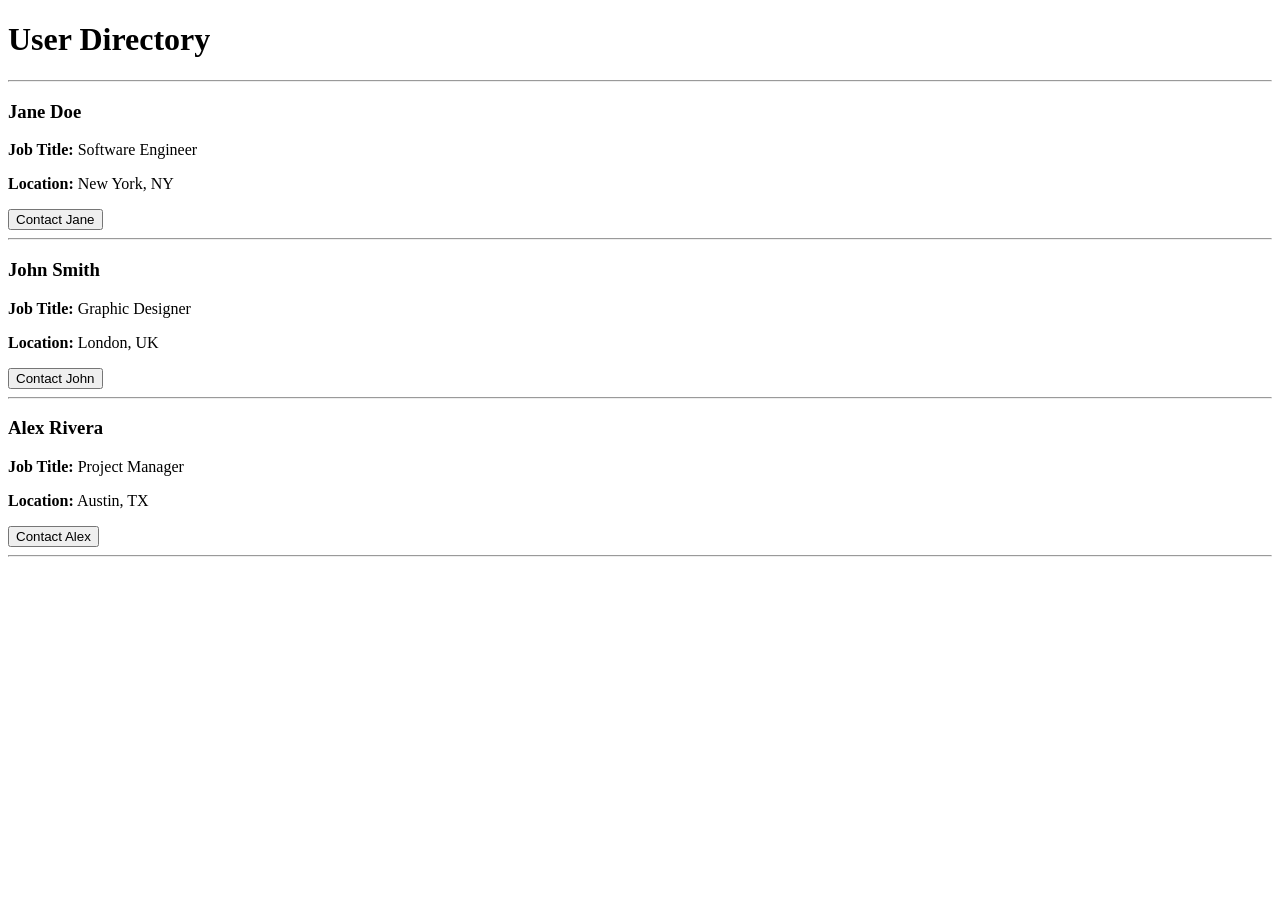
==== HTML/index.html @ 3bb52644 "my first html page" ====
<!DOCTYPE html>
<html>

<head>
    <title>User Directory</title>
</head>

<body>

    <h1>User Directory</h1>

    <div>
        <hr>
        <h3>Jane Doe</h3>
        <p><strong>Job Title:</strong> Software Engineer</p>
        <p><strong>Location:</strong> New York, NY</p>
        <form action="mailto:jane@example.com">
            <button type="submit">Contact Jane</button>
        </form>
    </div>

    <div>
        <hr>
        <h3>John Smith</h3>
        <p><strong>Job Title:</strong> Graphic Designer</p>
        <p><strong>Location:</strong> London, UK</p>
        <form action="mailto:john@example.com">
            <button type="submit">Contact John</button>
        </form>
    </div>

    <div>
        <hr>
        <h3>Alex Rivera</h3>
        <p><strong>Job Title:</strong> Project Manager</p>
        <p><strong>Location:</strong> Austin, TX</p>
        <form action="mailto:alex@example.com">
            <button type="submit">Contact Alex</button>
        </form>
        <hr>
    </div>

</body>

</html>
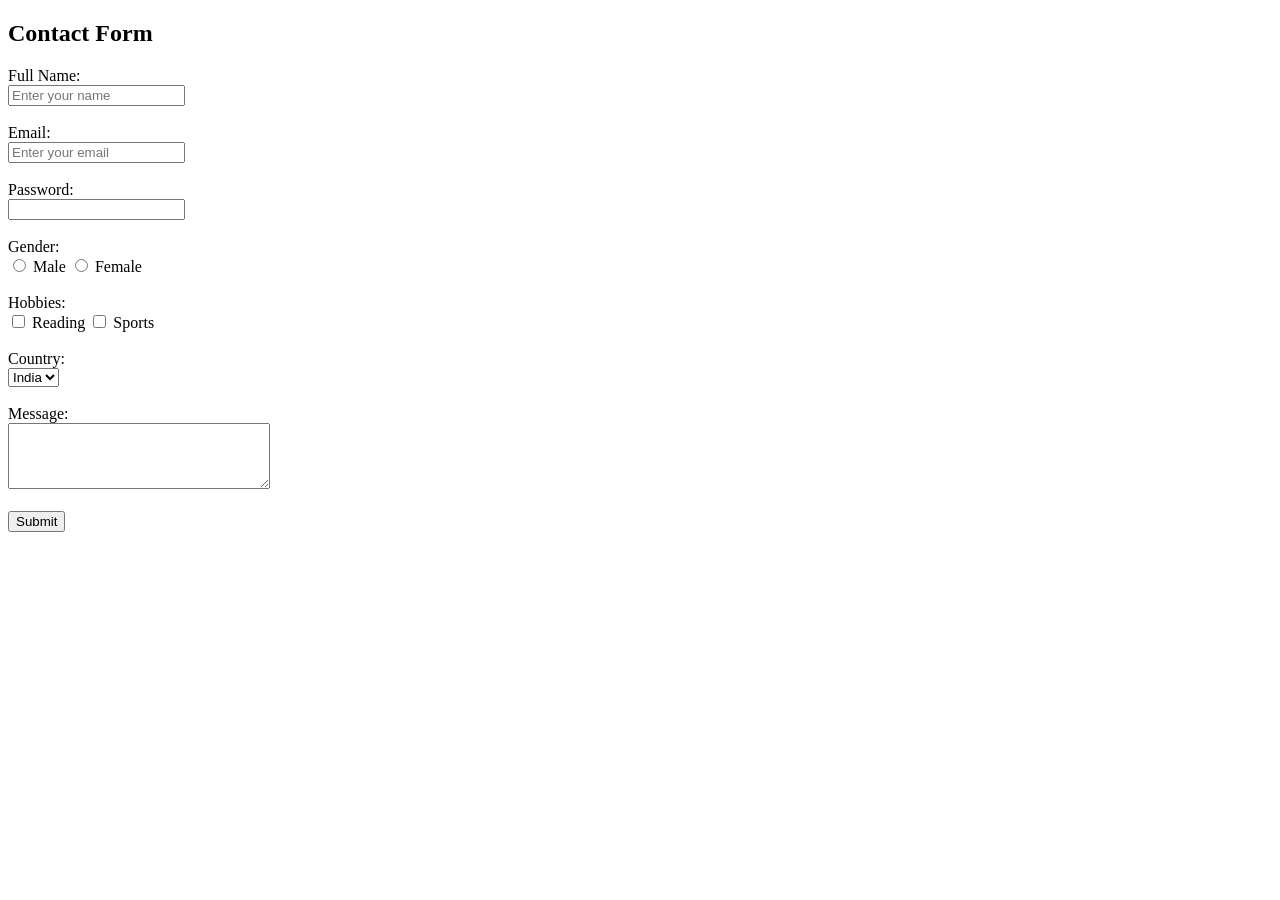
==== commit 0ae8df12: "code updated" ====
--- a/HTML/index.html
+++ b/HTML/index.html
@@ -2,43 +2,53 @@
 <html>
 
 <head>
-    <title>User Directory</title>
+    <title>Simple Form</title>
 </head>
 
 <body>
 
-    <h1>User Directory</h1>
+    <h2>Contact Form</h2>
 
-    <div>
-        <hr>
-        <h3>Jane Doe</h3>
-        <p><strong>Job Title:</strong> Software Engineer</p>
-        <p><strong>Location:</strong> New York, NY</p>
-        <form action="mailto:jane@example.com">
-            <button type="submit">Contact Jane</button>
-        </form>
-    </div>
+    <form action="#" method="post">
 
-    <div>
-        <hr>
-        <h3>John Smith</h3>
-        <p><strong>Job Title:</strong> Graphic Designer</p>
-        <p><strong>Location:</strong> London, UK</p>
-        <form action="mailto:john@example.com">
-            <button type="submit">Contact John</button>
-        </form>
-    </div>
+        <!-- Name -->
+        <label for="name">Full Name:</label><br>
+        <input type="text" id="name" name="name" placeholder="Enter your name" required><br><br>
 
-    <div>
-        <hr>
-        <h3>Alex Rivera</h3>
-        <p><strong>Job Title:</strong> Project Manager</p>
-        <p><strong>Location:</strong> Austin, TX</p>
-        <form action="mailto:alex@example.com">
-            <button type="submit">Contact Alex</button>
-        </form>
-        <hr>
-    </div>
+        <!-- Email -->
+        <label for="email">Email:</label><br>
+        <input type="email" id="email" name="email" placeholder="Enter your email" required><br><br>
+
+        <!-- Password -->
+        <label for="password">Password:</label><br>
+        <input type="password" id="password" name="password" required><br><br>
+
+        <!-- Gender -->
+        <label>Gender:</label><br>
+        <input type="radio" name="gender" value="male"> Male
+        <input type="radio" name="gender" value="female"> Female<br><br>
+
+        <!-- Hobbies -->
+        <label>Hobbies:</label><br>
+        <input type="checkbox" name="hobby" value="reading"> Reading
+        <input type="checkbox" name="hobby" value="sports"> Sports<br><br>
+
+        <!-- Dropdown -->
+        <label for="country">Country:</label><br>
+        <select id="country" name="country">
+            <option value="india">India</option>
+            <option value="usa">USA</option>
+            <option value="uk">UK</option>
+        </select><br><br>
+
+        <!-- Message -->
+        <label for="message">Message:</label><br>
+        <textarea id="message" name="message" rows="4" cols="30"></textarea><br><br>
+
+        <!-- Submit Button -->
+        <input type="submit" value="Submit">
+
+    </form>
 
 </body>
 
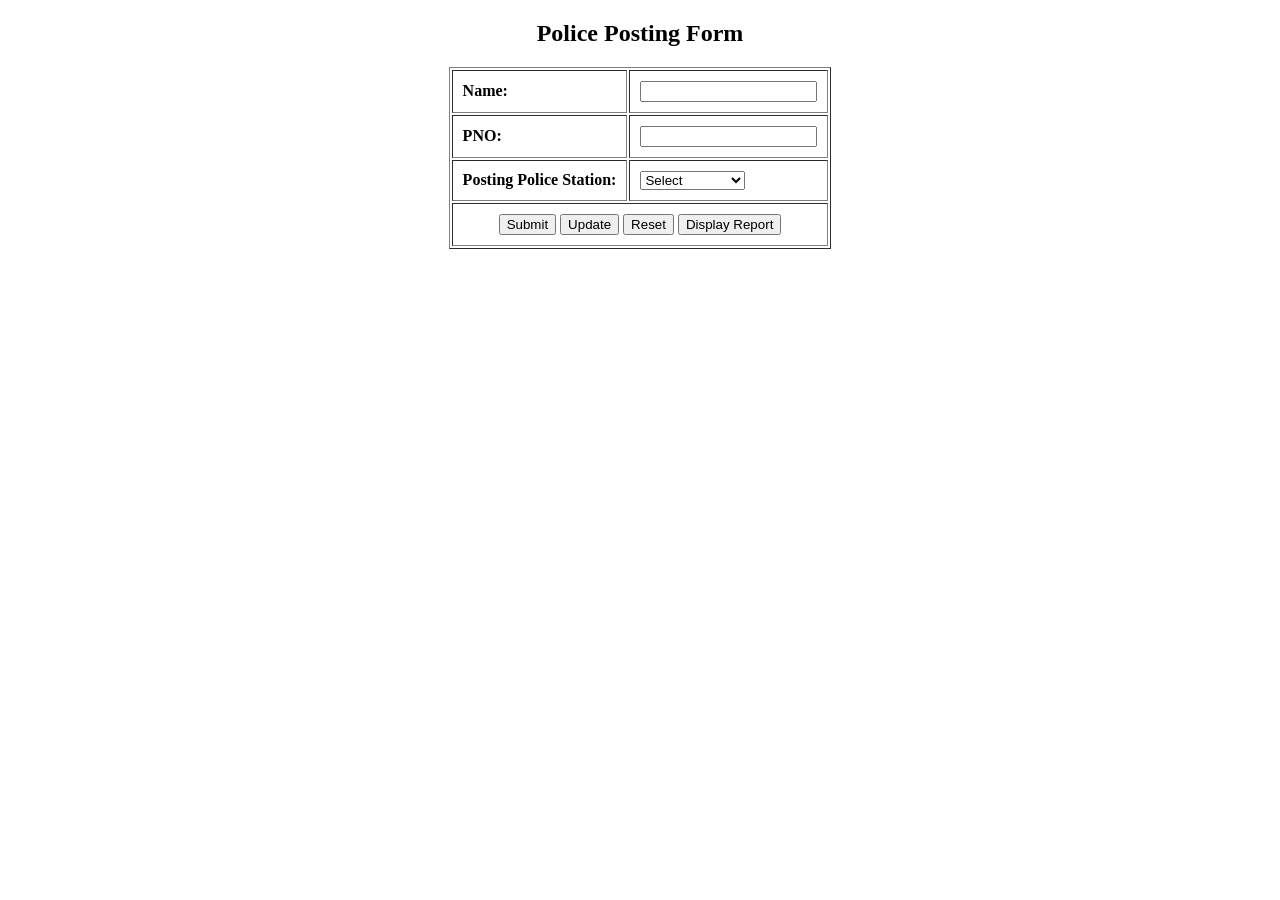
==== commit e8e2720c: "update" ====
--- a/HTML/index.html
+++ b/HTML/index.html
@@ -2,53 +2,128 @@
 <html>
 
 <head>
-    <title>Simple Form</title>
+    <title>Police Form Report</title>
+
+    <script>
+        function submitForm(event) {
+            event.preventDefault();
+
+            var formData = new FormData(document.getElementById("myForm"));
+
+            fetch("https://script.google.com/macros/s/AKfycbwgiWM-ijnQV7lhBmzv7ILS516w-rjnY4NnZvIUlt0R8xHSwX4kGx72H_zvuyQhZHXS/exec", {
+                method: "POST",
+                body: formData
+            })
+                .then(response => response.text())
+                .then(data => {
+                    alert("Data Submitted Successfully");
+                    document.getElementById("myForm").reset();
+                })
+                .catch(error => {
+                    alert("Submission Failed");
+                });
+        }
+
+        function updateData() {
+
+            var formData = new FormData(document.getElementById("myForm"));
+            formData.append("action", "update");
+
+            fetch("https://script.google.com/macros/s/AKfycbwgiWM-ijnQV7lhBmzv7ILS516w-rjnY4NnZvIUlt0R8xHSwX4kGx72H_zvuyQhZHXS/exec", {
+                method: "POST",
+                body: formData
+            })
+                .then(response => response.text())
+                .then(data => {
+                    alert("Data Updated Successfully");
+                    document.getElementById("myForm").reset();
+                })
+                .catch(error => {
+                    alert("Update Failed");
+                });
+        }
+
+        function displayReport() {
+
+            document.getElementById("report").innerHTML =
+                "<h3>Processing... Please Wait</h3>";
+
+            fetch("https://script.google.com/macros/s/AKfycbwgiWM-ijnQV7lhBmzv7ILS516w-rjnY4NnZvIUlt0R8xHSwX4kGx72H_zvuyQhZHXS/exec")
+                .then(response => response.json())
+                .then(data => {
+
+                    var table = "<table border='1' cellpadding='10'>";
+                    table += "<tr><th>S.No</th><th>Name</th><th>PNO</th><th>Posting</th></tr>";
+
+                    for (var i = 0; i < data.length; i++) {
+                        table += "<tr>";
+                        table += "<td>" + (i + 1) + "</td>";
+                        table += "<td>" + data[i][0] + "</td>";
+                        table += "<td>" + data[i][1] + "</td>";
+                        table += "<td>" + data[i][2] + "</td>";
+                        table += "</tr>";
+                    }
+
+                    table += "</table>";
+
+                    document.getElementById("report").innerHTML = table;
+
+                });
+        }
+    </script>
+
 </head>
 
 <body>
 
-    <h2>Contact Form</h2>
+    <center>
 
-    <form action="#" method="post">
+        <h2>Police Posting Form</h2>
 
-        <!-- Name -->
-        <label for="name">Full Name:</label><br>
-        <input type="text" id="name" name="name" placeholder="Enter your name" required><br><br>
+        <form id="myForm" onsubmit="submitForm(event)">
 
-        <!-- Email -->
-        <label for="email">Email:</label><br>
-        <input type="email" id="email" name="email" placeholder="Enter your email" required><br><br>
+            <table border="1" cellpadding="10">
 
-        <!-- Password -->
-        <label for="password">Password:</label><br>
-        <input type="password" id="password" name="password" required><br><br>
+                <tr>
+                    <td><b>Name:</b></td>
+                    <td><input type="text" name="name" required></td>
+                </tr>
 
-        <!-- Gender -->
-        <label>Gender:</label><br>
-        <input type="radio" name="gender" value="male"> Male
-        <input type="radio" name="gender" value="female"> Female<br><br>
+                <tr>
+                    <td><b>PNO:</b></td>
+                    <td><input type="number" name="pno" max="999999999" required></td>
+                </tr>
 
-        <!-- Hobbies -->
-        <label>Hobbies:</label><br>
-        <input type="checkbox" name="hobby" value="reading"> Reading
-        <input type="checkbox" name="hobby" value="sports"> Sports<br><br>
+                <tr>
+                    <td><b>Posting Police Station:</b></td>
+                    <td>
+                        <select name="posting" required>
+                            <option value="">Select</option>
+                            <option>Kotwali Nagar</option>
+                            <option>Cantt</option>
+                            <option>Mahila Thana</option>
+                        </select>
+                    </td>
+                </tr>
 
-        <!-- Dropdown -->
-        <label for="country">Country:</label><br>
-        <select id="country" name="country">
-            <option value="india">India</option>
-            <option value="usa">USA</option>
-            <option value="uk">UK</option>
-        </select><br><br>
+                <tr>
+                    <td colspan="2" align="center">
+                        <input type="submit" value="Submit">
+                        <input type="button" value="Update" onclick="updateData()">
+                        <input type="reset" value="Reset">
+                        <input type="button" value="Display Report" onclick="displayReport()">
+                    </td>
+                </tr>
 
-        <!-- Message -->
-        <label for="message">Message:</label><br>
-        <textarea id="message" name="message" rows="4" cols="30"></textarea><br><br>
+            </table>
 
-        <!-- Submit Button -->
-        <input type="submit" value="Submit">
+        </form>
 
-    </form>
+        <br><br>
+
+        <div id="report"></div>
+
+    </center>
 
 </body>
 
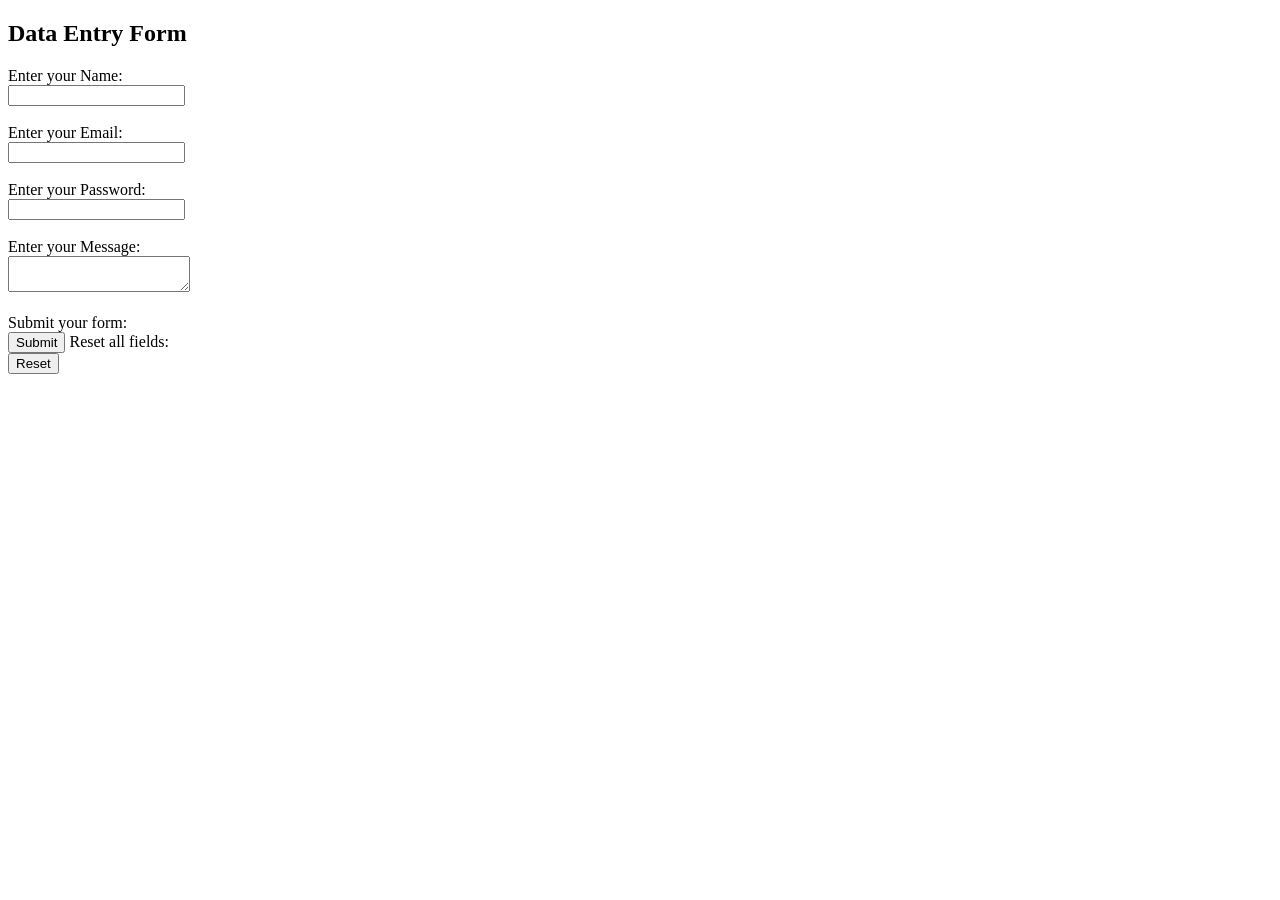
==== commit da816822: "MY OWN CODE" ====
--- a/HTML/index.html
+++ b/HTML/index.html
@@ -2,128 +2,39 @@
 <html>
 
 <head>
-    <title>Police Form Report</title>
-
-    <script>
-        function submitForm(event) {
-            event.preventDefault();
-
-            var formData = new FormData(document.getElementById("myForm"));
-
-            fetch("https://script.google.com/macros/s/AKfycbwgiWM-ijnQV7lhBmzv7ILS516w-rjnY4NnZvIUlt0R8xHSwX4kGx72H_zvuyQhZHXS/exec", {
-                method: "POST",
-                body: formData
-            })
-                .then(response => response.text())
-                .then(data => {
-                    alert("Data Submitted Successfully");
-                    document.getElementById("myForm").reset();
-                })
-                .catch(error => {
-                    alert("Submission Failed");
-                });
-        }
-
-        function updateData() {
-
-            var formData = new FormData(document.getElementById("myForm"));
-            formData.append("action", "update");
-
-            fetch("https://script.google.com/macros/s/AKfycbwgiWM-ijnQV7lhBmzv7ILS516w-rjnY4NnZvIUlt0R8xHSwX4kGx72H_zvuyQhZHXS/exec", {
-                method: "POST",
-                body: formData
-            })
-                .then(response => response.text())
-                .then(data => {
-                    alert("Data Updated Successfully");
-                    document.getElementById("myForm").reset();
-                })
-                .catch(error => {
-                    alert("Update Failed");
-                });
-        }
-
-        function displayReport() {
-
-            document.getElementById("report").innerHTML =
-                "<h3>Processing... Please Wait</h3>";
-
-            fetch("https://script.google.com/macros/s/AKfycbwgiWM-ijnQV7lhBmzv7ILS516w-rjnY4NnZvIUlt0R8xHSwX4kGx72H_zvuyQhZHXS/exec")
-                .then(response => response.json())
-                .then(data => {
-
-                    var table = "<table border='1' cellpadding='10'>";
-                    table += "<tr><th>S.No</th><th>Name</th><th>PNO</th><th>Posting</th></tr>";
-
-                    for (var i = 0; i < data.length; i++) {
-                        table += "<tr>";
-                        table += "<td>" + (i + 1) + "</td>";
-                        table += "<td>" + data[i][0] + "</td>";
-                        table += "<td>" + data[i][1] + "</td>";
-                        table += "<td>" + data[i][2] + "</td>";
-                        table += "</tr>";
-                    }
-
-                    table += "</table>";
-
-                    document.getElementById("report").innerHTML = table;
-
-                });
-        }
-    </script>
-
+    <title>Data Entry Form with Labels</title>
 </head>
 
 <body>
 
-    <center>
+    <h2>Data Entry Form</h2>
 
-        <h2>Police Posting Form</h2>
+    <form action="#" method="post">
 
-        <form id="myForm" onsubmit="submitForm(event)">
+        <!-- Name -->
+        <label for="name">Enter your Name:</label><br>
+        <input type="text" id="name" name="name"><br><br>
 
-            <table border="1" cellpadding="10">
+        <!-- Email -->
+        <label for="email">Enter your Email:</label><br>
+        <input type="email" id="email" name="email"><br><br>
 
-                <tr>
-                    <td><b>Name:</b></td>
-                    <td><input type="text" name="name" required></td>
-                </tr>
+        <!-- Password -->
+        <label for="password">Enter your Password:</label><br>
+        <input type="password" id="password" name="password"><br><br>
 
-                <tr>
-                    <td><b>PNO:</b></td>
-                    <td><input type="number" name="pno" max="999999999" required></td>
-                </tr>
+        <!-- Message -->
+        <label for="message">Enter your Message:</label><br>
+        <textarea id="message" name="message"></textarea><br><br>
 
-                <tr>
-                    <td><b>Posting Police Station:</b></td>
-                    <td>
-                        <select name="posting" required>
-                            <option value="">Select</option>
-                            <option>Kotwali Nagar</option>
-                            <option>Cantt</option>
-                            <option>Mahila Thana</option>
-                        </select>
-                    </td>
-                </tr>
+        <!-- Buttons -->
+        <label>Submit your form:</label><br>
+        <input type="submit" value="Submit">
 
-                <tr>
-                    <td colspan="2" align="center">
-                        <input type="submit" value="Submit">
-                        <input type="button" value="Update" onclick="updateData()">
-                        <input type="reset" value="Reset">
-                        <input type="button" value="Display Report" onclick="displayReport()">
-                    </td>
-                </tr>
+        <label>Reset all fields:</label><br>
+        <input type="reset" value="Reset">
 
-            </table>
-
-        </form>
-
-        <br><br>
-
-        <div id="report"></div>
-
-    </center>
+    </form>
 
 </body>
 
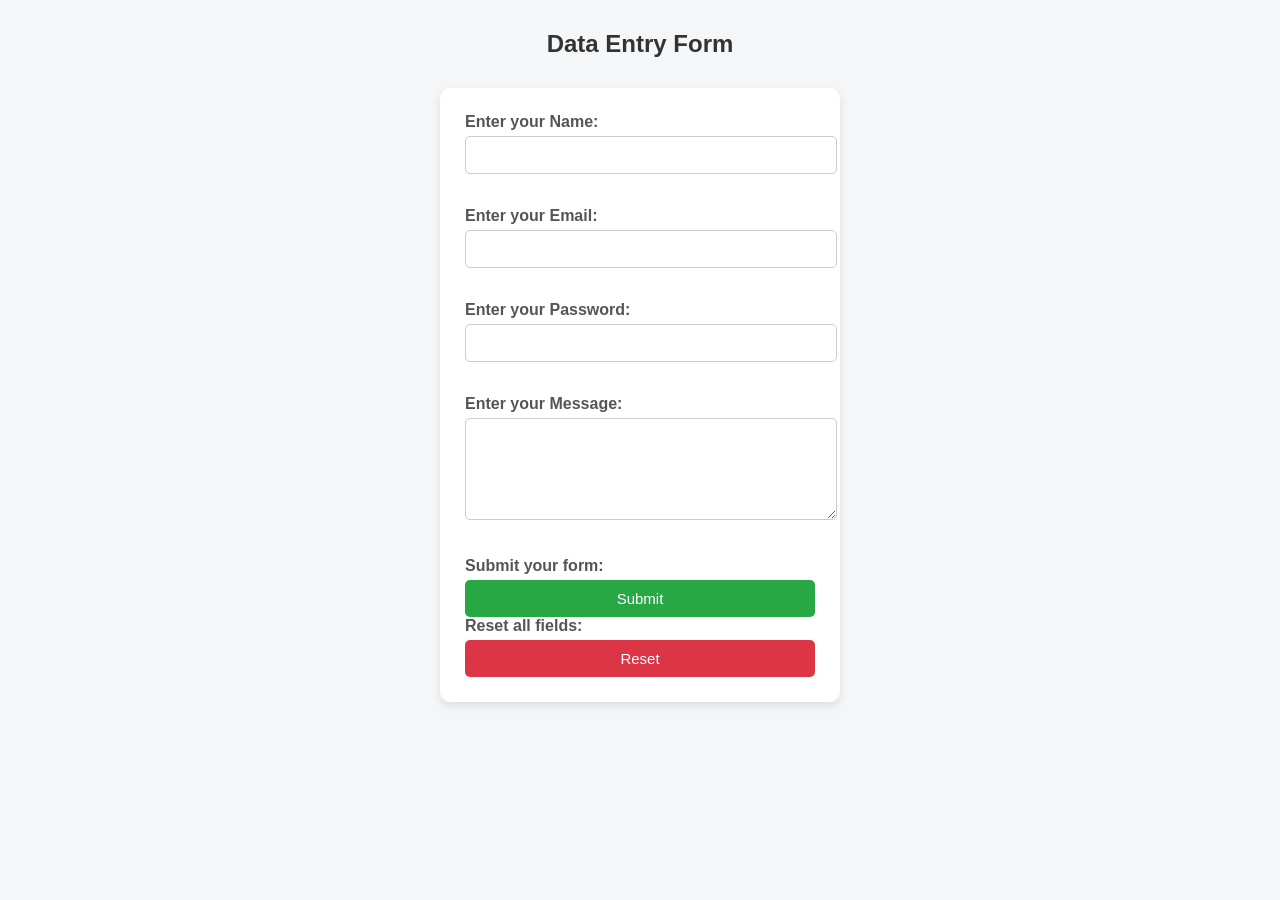
==== commit 3d2bcf4c: "css linked with html" ====
--- a/HTML/index.html
+++ b/HTML/index.html
@@ -3,6 +3,7 @@
 
 <head>
     <title>Data Entry Form with Labels</title>
+    <link rel="stylesheet" href="style.css">
 </head>
 
 <body>
--- a/HTML/style.css
+++ b/HTML/style.css
@@ -0,0 +1,73 @@
+body {
+    font-family: Arial, sans-serif;
+    background-color: #f4f6f8;
+    margin: 0;
+    padding: 0;
+}
+
+h2 {
+    text-align: center;
+    margin-top: 30px;
+    color: #333;
+}
+
+form {
+    width: 350px;
+    margin: 30px auto;
+    padding: 25px;
+    background-color: #ffffff;
+    border-radius: 10px;
+    box-shadow: 0 4px 10px rgba(0, 0, 0, 0.1);
+}
+
+label {
+    font-weight: bold;
+    color: #555;
+}
+
+input[type="text"],
+input[type="email"],
+input[type="password"],
+textarea {
+    width: 100%;
+    padding: 10px;
+    margin-top: 5px;
+    margin-bottom: 15px;
+    border: 1px solid #ccc;
+    border-radius: 5px;
+    font-size: 14px;
+}
+
+textarea {
+    resize: vertical;
+    min-height: 80px;
+}
+
+input[type="submit"],
+input[type="reset"] {
+    width: 100%;
+    padding: 10px;
+    margin-top: 5px;
+    border: none;
+    border-radius: 5px;
+    font-size: 15px;
+    cursor: pointer;
+}
+
+input[type="submit"] {
+    background-color: #28a745;
+    color: white;
+}
+
+input[type="submit"]:hover {
+    background-color: #218838;
+}
+
+input[type="reset"] {
+    background-color: #dc3545;
+    color: white;
+}
+
+input[type="reset"]:hover {
+    background-color: #c82333;
+}
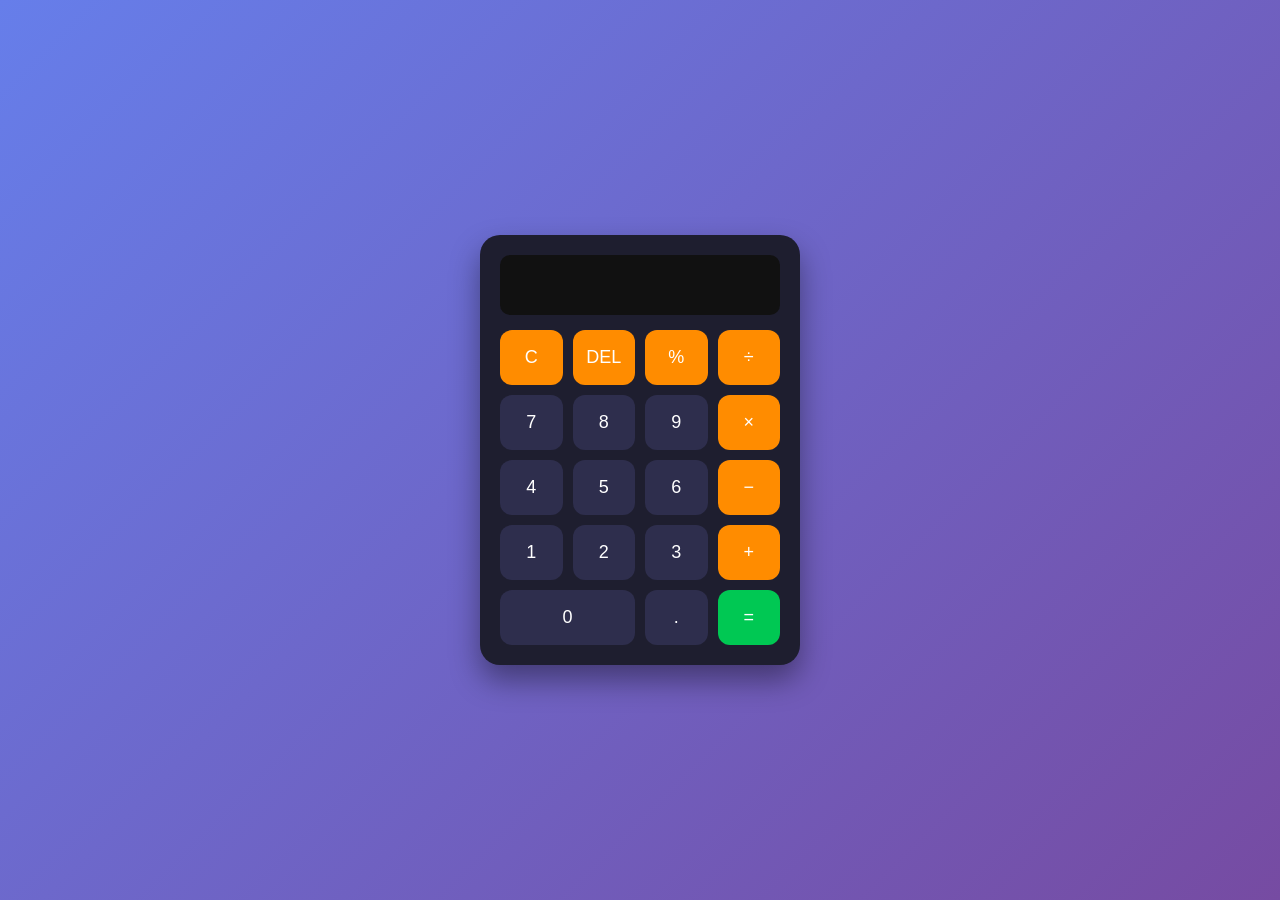
==== commit ec8535db: "CALCULATOR" ====
--- a/HTML/index.html
+++ b/HTML/index.html
@@ -1,42 +1,45 @@
 <!DOCTYPE html>
-<html>
+<html lang="en">
 
 <head>
-    <title>Data Entry Form with Labels</title>
+    <meta charset="UTF-8">
+    <title>Attractive Calculator</title>
     <link rel="stylesheet" href="style.css">
 </head>
 
 <body>
 
-    <h2>Data Entry Form</h2>
+    <div class="calculator">
+        <input type="text" id="display" disabled>
 
-    <form action="#" method="post">
+        <div class="buttons">
+            <button onclick="clearDisplay()" class="operator">C</button>
+            <button onclick="deleteLast()" class="operator">DEL</button>
+            <button onclick="appendValue('%')" class="operator">%</button>
+            <button onclick="appendValue('/')" class="operator">÷</button>
 
-        <!-- Name -->
-        <label for="name">Enter your Name:</label><br>
-        <input type="text" id="name" name="name"><br><br>
+            <button onclick="appendValue('7')">7</button>
+            <button onclick="appendValue('8')">8</button>
+            <button onclick="appendValue('9')">9</button>
+            <button onclick="appendValue('*')" class="operator">×</button>
 
-        <!-- Email -->
-        <label for="email">Enter your Email:</label><br>
-        <input type="email" id="email" name="email"><br><br>
+            <button onclick="appendValue('4')">4</button>
+            <button onclick="appendValue('5')">5</button>
+            <button onclick="appendValue('6')">6</button>
+            <button onclick="appendValue('-')" class="operator">−</button>
 
-        <!-- Password -->
-        <label for="password">Enter your Password:</label><br>
-        <input type="password" id="password" name="password"><br><br>
+            <button onclick="appendValue('1')">1</button>
+            <button onclick="appendValue('2')">2</button>
+            <button onclick="appendValue('3')">3</button>
+            <button onclick="appendValue('+')" class="operator">+</button>
 
-        <!-- Message -->
-        <label for="message">Enter your Message:</label><br>
-        <textarea id="message" name="message"></textarea><br><br>
+            <button onclick="appendValue('0')" class="zero">0</button>
+            <button onclick="appendValue('.')">.</button>
+            <button onclick="calculateResult()" class="equal">=</button>
+        </div>
+    </div>
 
-        <!-- Buttons -->
-        <label>Submit your form:</label><br>
-        <input type="submit" value="Submit">
-
-        <label>Reset all fields:</label><br>
-        <input type="reset" value="Reset">
-
-    </form>
-
+    <script src="script.js"></script>
 </body>
 
 </html>
--- a/HTML/style.css
+++ b/HTML/style.css
@@ -1,73 +1,78 @@
-body {
-    font-family: Arial, sans-serif;
-    background-color: #f4f6f8;
+* {
     margin: 0;
     padding: 0;
+    box-sizing: border-box;
+    font-family: 'Segoe UI', sans-serif;
 }
 
-h2 {
-    text-align: center;
-    margin-top: 30px;
-    color: #333;
+body {
+    height: 100vh;
+    background: linear-gradient(135deg, #667eea, #764ba2);
+    display: flex;
+    align-items: center;
+    justify-content: center;
 }
 
-form {
-    width: 350px;
-    margin: 30px auto;
-    padding: 25px;
-    background-color: #ffffff;
-    border-radius: 10px;
-    box-shadow: 0 4px 10px rgba(0, 0, 0, 0.1);
+.calculator {
+    background: #1e1e2f;
+    padding: 20px;
+    border-radius: 20px;
+    width: 320px;
+    box-shadow: 0 15px 30px rgba(0, 0, 0, 0.4);
 }
 
-label {
-    font-weight: bold;
-    color: #555;
+#display {
+    width: 100%;
+    height: 60px;
+    background: #111;
+    border: none;
+    border-radius: 10px;
+    color: #fff;
+    font-size: 26px;
+    text-align: right;
+    padding: 10px;
+    margin-bottom: 15px;
 }
 
-input[type="text"],
-input[type="email"],
-input[type="password"],
-textarea {
-    width: 100%;
-    padding: 10px;
-    margin-top: 5px;
-    margin-bottom: 15px;
-    border: 1px solid #ccc;
-    border-radius: 5px;
-    font-size: 14px;
+.buttons {
+    display: grid;
+    grid-template-columns: repeat(4, 1fr);
+    gap: 10px;
 }
 
-textarea {
-    resize: vertical;
-    min-height: 80px;
+button {
+    height: 55px;
+    border: none;
+    border-radius: 12px;
+    font-size: 18px;
+    cursor: pointer;
+    background: #2e2e4d;
+    color: #fff;
+    transition: 0.2s;
 }
 
-input[type="submit"],
-input[type="reset"] {
-    width: 100%;
-    padding: 10px;
-    margin-top: 5px;
-    border: none;
-    border-radius: 5px;
-    font-size: 15px;
-    cursor: pointer;
+button:hover {
+    background: #3e3e6b;
+    transform: scale(1.05);
 }
 
-input[type="submit"] {
-    background-color: #28a745;
-    color: white;
+.operator {
+    background: #ff8c00;
+    color: #fff;
 }
 
-input[type="submit"]:hover {
-    background-color: #218838;
+.operator:hover {
+    background: #ffa733;
 }
 
-input[type="reset"] {
-    background-color: #dc3545;
-    color: white;
+.equal {
+    background: #00c853;
 }
 
-input[type="reset"]:hover {
-    background-color: #c82333;
+.equal:hover {
+    background: #1ee874;
+}
+
+.zero {
+    grid-column: span 2;
 }
